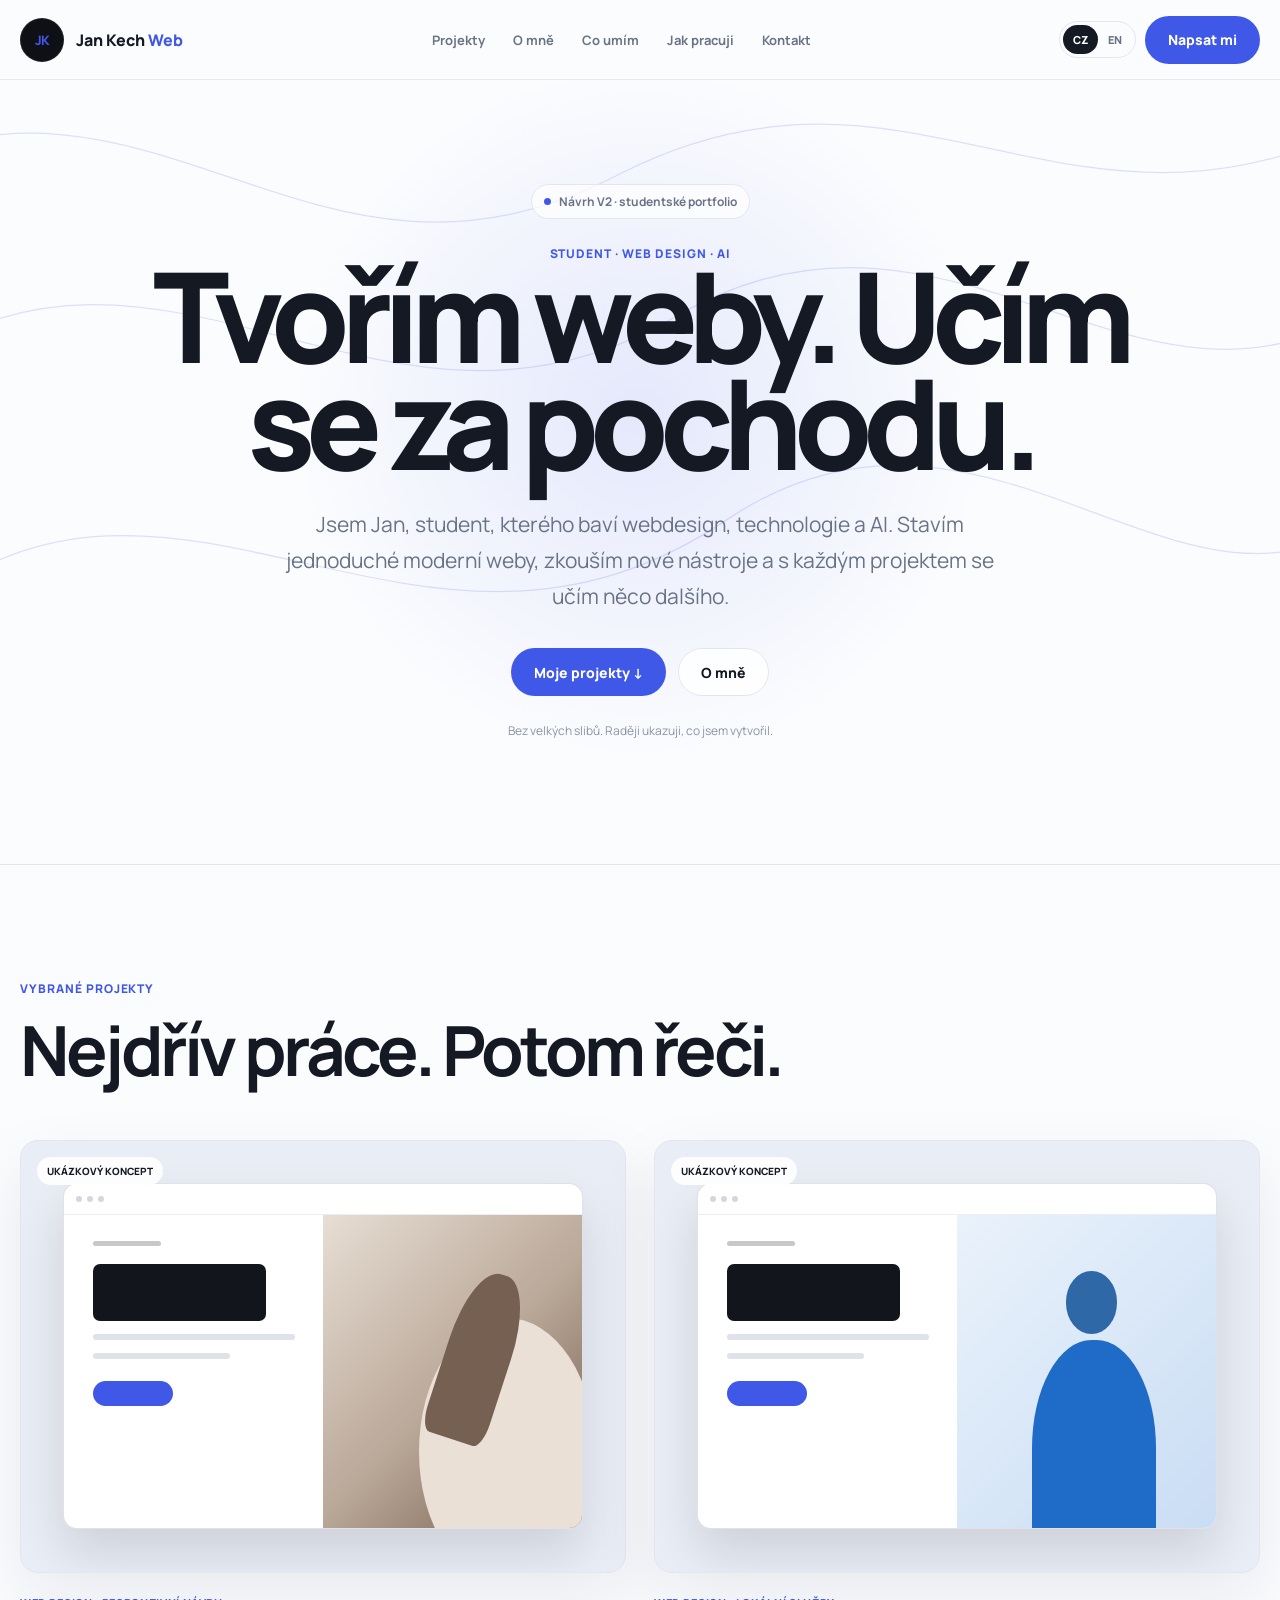
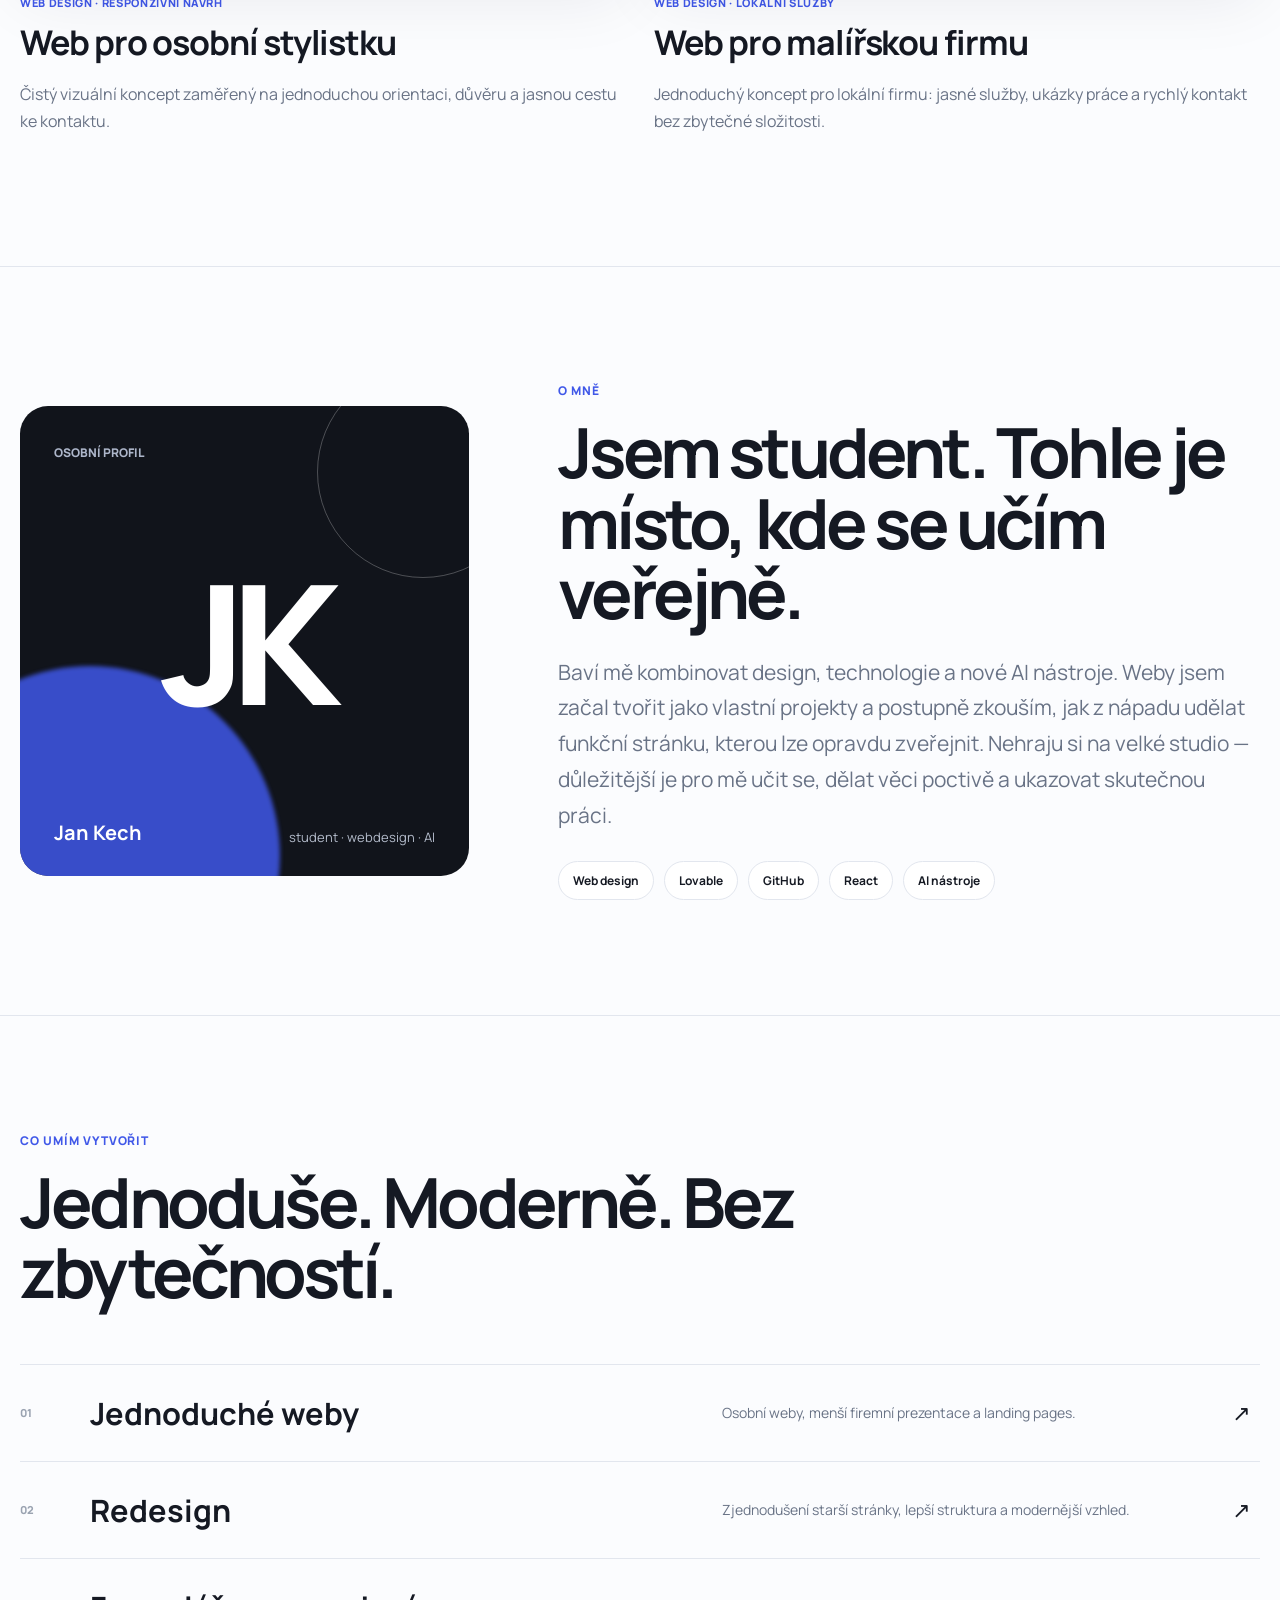
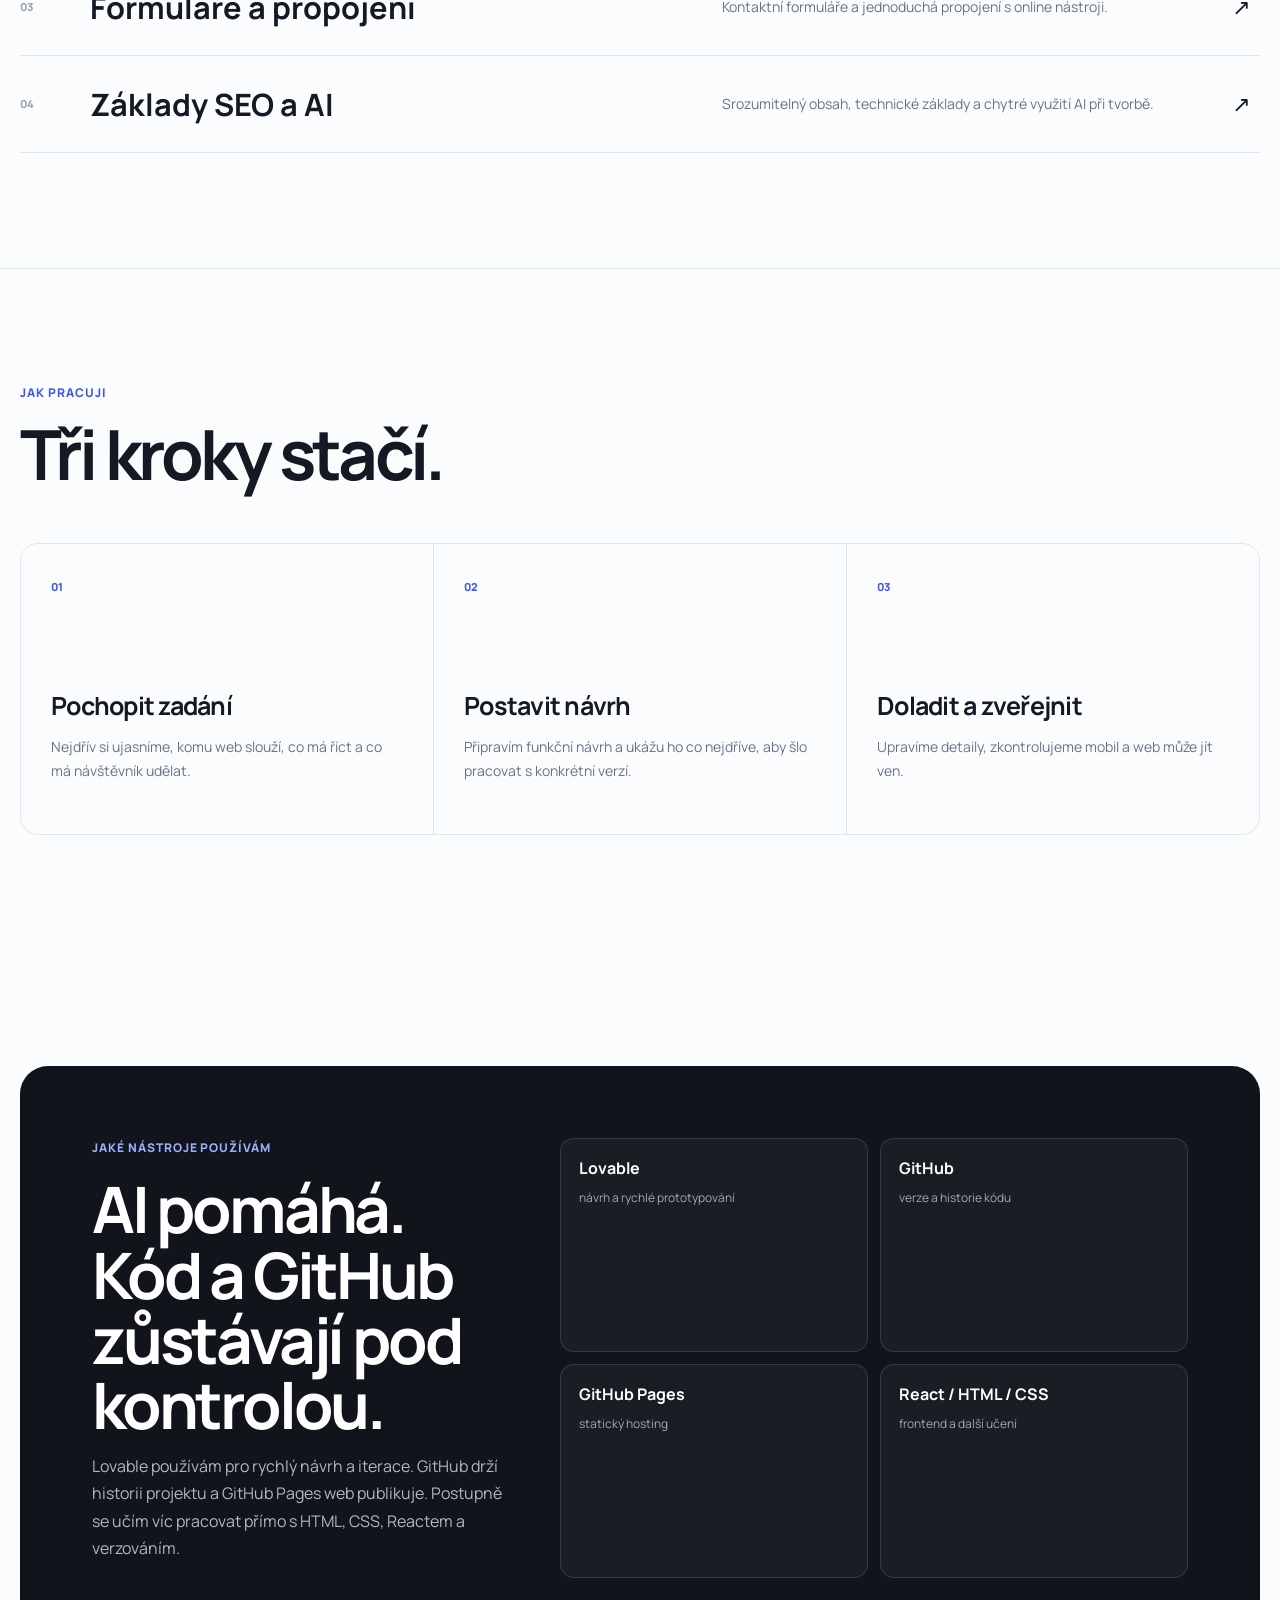
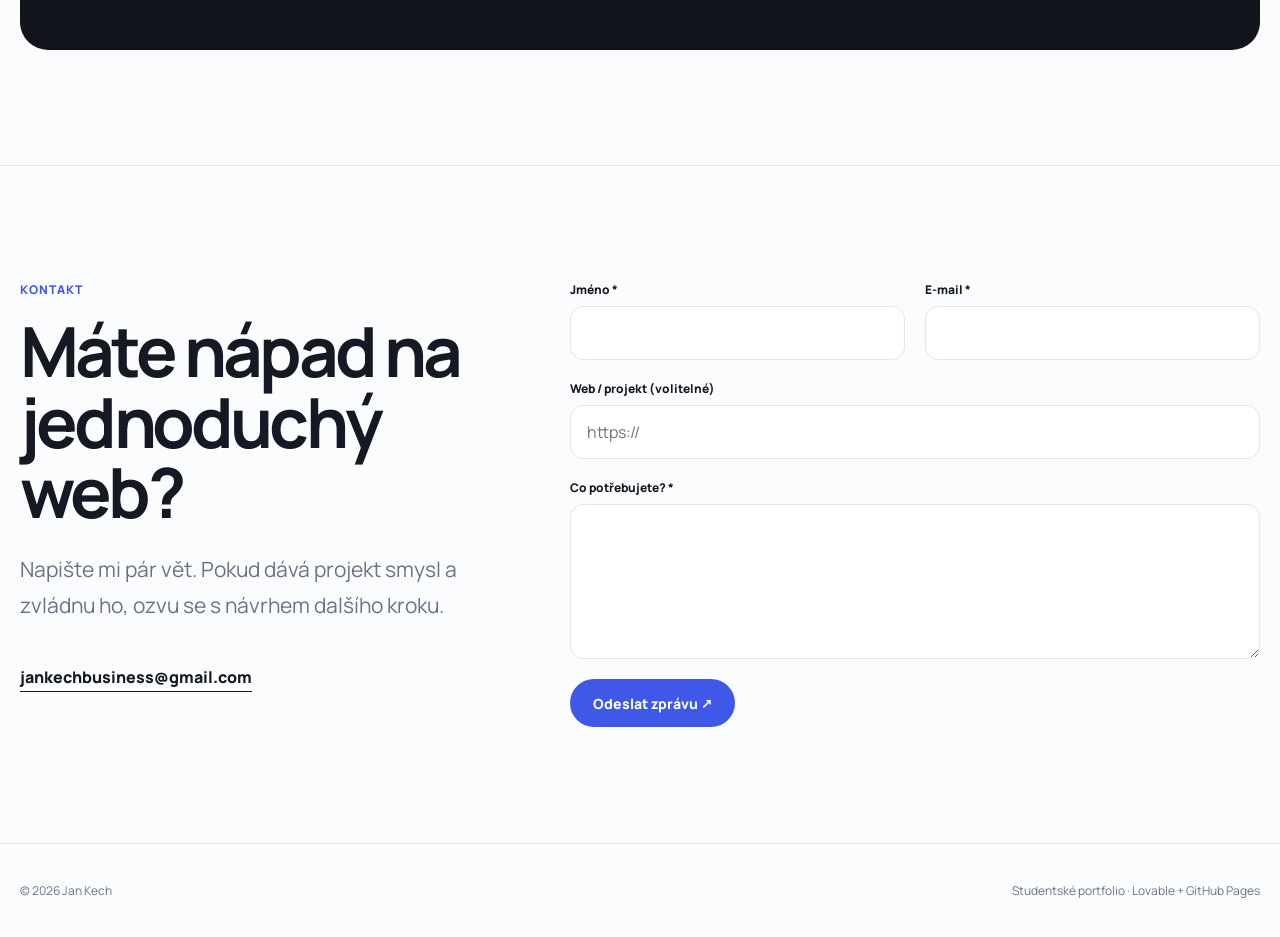
==== public/v2/index.html @ 0aeadbd1 "Create index.html" ====
<!doctype html>
<html lang="cs">
<head>
  <meta charset="utf-8" />
  <meta name="viewport" content="width=device-width, initial-scale=1" />
  <meta name="description" content="Jan Kech — studentské portfolio web designu, AI a digitálních projektů." />
  <meta name="theme-color" content="#f8f9fb" />
  <title>Jan Kech — student & web designer</title>
  <link rel="preconnect" href="https://fonts.googleapis.com">
  <link rel="preconnect" href="https://fonts.gstatic.com" crossorigin>
  <link href="https://fonts.googleapis.com/css2?family=Manrope:wght@400;500;600;700;800&display=swap" rel="stylesheet">
  <style>
    :root {
      --bg: #fbfcfe;
      --text: #151923;
      --muted: #697386;
      --line: #e2e6ee;
      --soft: #f1f4f9;
      --primary: #4058e8;
      --primary-soft: #edf0ff;
      --white: #ffffff;
      --radius: 18px;
      --max: 1312px;
    }

    * { box-sizing: border-box; }
    html { scroll-behavior: smooth; }
    body {
      margin: 0;
      font-family: "Manrope", ui-sans-serif, system-ui, -apple-system, BlinkMacSystemFont, "Segoe UI", sans-serif;
      color: var(--text);
      background: var(--bg);
      -webkit-font-smoothing: antialiased;
    }
    a { color: inherit; text-decoration: none; }
    button, input, textarea { font: inherit; }
    img { max-width: 100%; display: block; }

    .container { width: min(calc(100% - 40px), var(--max)); margin-inline: auto; }
    .section { padding: clamp(76px, 9vw, 128px) 0; }
    .border-top { border-top: 1px solid var(--line); }
    .border-y { border-top: 1px solid var(--line); border-bottom: 1px solid var(--line); }
    .eyebrow {
      margin: 0;
      color: var(--primary);
      font-weight: 800;
      text-transform: uppercase;
      letter-spacing: .08em;
      font-size: 12px;
    }
    .section-title {
      margin: 18px 0 0;
      max-width: 840px;
      font-size: clamp(38px, 5.4vw, 74px);
      line-height: 1.02;
      letter-spacing: -.055em;
    }
    .lead {
      color: var(--muted);
      font-size: clamp(17px, 2vw, 21px);
      line-height: 1.7;
    }

    .site-header {
      position: fixed;
      inset: 0 0 auto;
      z-index: 50;
      height: 80px;
      border-bottom: 1px solid rgba(226,230,238,.86);
      background: rgba(251,252,254,.9);
      backdrop-filter: blur(16px);
    }
    .header-inner {
      height: 100%;
      display: grid;
      grid-template-columns: auto 1fr auto;
      align-items: center;
      gap: 24px;
    }
    .brand { display: flex; align-items: center; gap: 12px; font-weight: 800; }
    .brand-mark {
      width: 44px; height: 44px; border-radius: 50%;
      display: grid; place-items: center; overflow: hidden;
      color: #fff; background: #0e1015;
      font-size: 13px; letter-spacing: -.05em;
      box-shadow: inset 0 0 0 1px rgba(255,255,255,.08);
    }
    .brand-mark img { width: 100%; height: 100%; object-fit: cover; }
    .brand-fallback { display: none; }
    .brand span span { color: var(--primary); }
    nav { display: flex; justify-content: center; gap: 28px; }
    nav a { font-size: 13px; font-weight: 700; color: var(--muted); transition: .2s ease; }
    nav a:hover { color: var(--primary); }
    .header-actions { display: flex; align-items: center; gap: 9px; }
    .lang {
      display: flex; border: 1px solid var(--line); border-radius: 999px; padding: 3px;
    }
    .lang button {
      border: 0; background: transparent; padding: 7px 10px; border-radius: 999px;
      font-size: 11px; font-weight: 800; color: var(--muted); cursor: pointer;
    }
    .lang button.active { background: var(--text); color: white; }
    .button {
      display: inline-flex; align-items: center; justify-content: center; gap: 10px;
      min-height: 48px; padding: 0 22px; border-radius: 999px;
      font-weight: 800; font-size: 14px; border: 1px solid transparent; cursor: pointer;
      transition: transform .2s ease, background .2s ease, border-color .2s ease;
    }
    .button:hover { transform: translateY(-2px); }
    .button-primary { color: white; background: var(--primary); }
    .button-secondary { border-color: var(--line); background: rgba(255,255,255,.8); }
    .mobile-toggle { display: none; }

    .hero {
      position: relative;
      overflow: hidden;
      min-height: 96svh;
      display: grid;
      align-items: center;
      padding: 135px 0 76px;
    }
    .hero::before {
      content: "";
      position: absolute;
      width: 720px; height: 720px; border-radius: 50%;
      top: 6%; left: 50%; transform: translateX(-50%);
      background: radial-gradient(circle, rgba(64,88,232,.12), rgba(64,88,232,0) 68%);
      pointer-events: none;
    }
    .waves {
      position: absolute; inset: 0; opacity: .17; pointer-events: none;
    }
    .waves svg { width: 100%; height: 100%; }
    .waves path { fill: none; stroke: #4058e8; stroke-width: 1.3; }
    .hero-inner { position: relative; z-index: 2; text-align: center; }
    .preview-badge {
      display: inline-flex; align-items: center; gap: 8px; margin-bottom: 26px;
      padding: 8px 12px; border: 1px solid var(--line); border-radius: 999px;
      background: rgba(255,255,255,.7); color: var(--muted); font-size: 12px; font-weight: 700;
    }
    .preview-badge::before { content: ""; width: 7px; height: 7px; border-radius: 50%; background: var(--primary); }
    h1 {
      margin: 0 auto;
      max-width: 1000px;
      font-size: clamp(59px, 9.8vw, 132px);
      line-height: .86;
      letter-spacing: -.075em;
      font-weight: 800;
    }
    .hero .lead { max-width: 720px; margin: 30px auto 0; }
    .hero-actions { margin-top: 34px; display: flex; justify-content: center; flex-wrap: wrap; gap: 12px; }
    .hero-note { margin-top: 26px; color: #8a93a3; font-size: 12px; }

    .project-grid { margin-top: 54px; display: grid; grid-template-columns: 1fr 1fr; gap: 28px; }
    .project-card { min-width: 0; }
    .project-visual {
      position: relative; aspect-ratio: 7 / 5; overflow: hidden; border-radius: var(--radius);
      border: 1px solid var(--line); background: #e9edf6;
      box-shadow: 0 25px 65px rgba(20,30,55,.08);
    }
    .mockup { position: absolute; inset: 0; padding: 7%; }
    .mock-browser {
      height: 100%; border-radius: 14px; overflow: hidden; background: white;
      border: 1px solid rgba(15,20,30,.12); box-shadow: 0 24px 50px rgba(0,0,0,.12);
    }
    .browser-bar { height: 9%; display: flex; align-items: center; gap: 5px; padding: 0 12px; border-bottom: 1px solid #eceef2; }
    .browser-bar i { width: 6px; height: 6px; border-radius: 50%; background: #d3d7df; }
    .mock-content { height: 91%; display: grid; grid-template-columns: 1fr 1fr; }
    .mock-copy { padding: 10% 11%; }
    .mock-kicker { width: 34%; height: 5px; background: #20242e; opacity: .25; border-radius: 99px; }
    .mock-title { margin-top: 18px; width: 86%; height: 22%; background: #12151c; border-radius: 7px; }
    .mock-line { margin-top: 13px; height: 6px; background: #dfe3e9; border-radius: 99px; }
    .mock-line.short { width: 68%; }
    .mock-btn { margin-top: 22px; width: 80px; height: 25px; border-radius: 999px; background: var(--primary); }
    .mock-image { position: relative; overflow: hidden; }
    .mock-image::before, .mock-image::after { content:""; position:absolute; border-radius: 50%; }
    .stylist { background: linear-gradient(135deg, #e7ded4, #bba99a 52%, #6e5949); }
    .stylist::before { width: 68%; height: 85%; right: -5%; bottom: -18%; background: #eae0d6; }
    .stylist::after { width: 25%; height: 55%; right: 28%; top: 18%; background: #766052; transform: rotate(18deg); border-radius: 45% 45% 15% 15%; }
    .painter { background: linear-gradient(135deg, #eaf2fb, #c9ddf4); }
    .painter::before { width: 48%; height: 72%; right: 23%; bottom: -12%; background: #1e6cc8; border-radius: 48% 48% 8% 8%; }
    .painter::after { width: 20%; height: 20%; right: 38%; top: 18%; background: #2f68a7; }
    .project-badge {
      position: absolute; top: 16px; left: 16px; z-index: 2;
      padding: 7px 10px; border-radius: 999px; background: rgba(255,255,255,.88);
      backdrop-filter: blur(8px); font-size: 10px; font-weight: 800; text-transform: uppercase;
    }
    .project-meta { margin: 22px 0 9px; color: var(--primary); font-size: 11px; font-weight: 800; text-transform: uppercase; letter-spacing: .06em; }
    .project-card h3 { margin: 0; font-size: clamp(24px, 3vw, 34px); letter-spacing: -.035em; }
    .project-card p { color: var(--muted); line-height: 1.7; }

    .about-grid { display: grid; grid-template-columns: .78fr 1.22fr; gap: clamp(40px, 7vw, 100px); align-items: center; }
    .profile-card {
      min-height: 470px; border-radius: 28px; padding: 34px; position: relative; overflow: hidden;
      background: #11141b; color: white;
    }
    .profile-card::before {
      content:""; position:absolute; width: 380px; height: 380px; border-radius: 50%;
      left: -120px; bottom: -170px; background: #4058e8;
      filter: blur(2px); opacity: .85;
    }
    .profile-card::after {
      content:""; position:absolute; width: 210px; height: 210px; border-radius: 50%;
      right: -60px; top: -40px; border: 1px solid rgba(255,255,255,.25);
    }
    .profile-label { position: relative; z-index: 2; font-size: 12px; font-weight: 800; text-transform: uppercase; color: #adb6ca; }
    .profile-initials {
      position:absolute; inset: 0; display:grid; place-items:center; font-size: clamp(92px, 13vw, 170px);
      font-weight: 800; letter-spacing: -.09em; color: white; z-index: 1;
    }
    .profile-bottom { position:absolute; left:34px; right:34px; bottom:30px; z-index:2; display:flex; justify-content:space-between; gap:20px; align-items:end; }
    .profile-bottom strong { font-size: 20px; }
    .profile-bottom span { color:#b3bbca; font-size:13px; text-align:right; }
    .about-copy .lead { margin: 26px 0 0; max-width: 720px; }
    .pills { display: flex; flex-wrap: wrap; gap: 10px; margin-top: 28px; }
    .pill { padding: 10px 14px; border: 1px solid var(--line); border-radius: 999px; background: white; font-size: 12px; font-weight: 700; }

    .skills { margin-top: 56px; border-top: 1px solid var(--line); }
    .skill-row {
      display: grid; grid-template-columns: 52px minmax(0, 1fr) minmax(260px, .8fr) 28px;
      gap: 18px; align-items: center; padding: 27px 0; border-bottom: 1px solid var(--line);
      transition: padding .25s ease, color .25s ease;
    }
    .skill-row:hover { padding-left: 10px; padding-right: 10px; color: var(--primary); }
    .skill-no { font-size: 11px; font-weight: 800; color: #9aa3b1; }
    .skill-row h3 { margin: 0; font-size: clamp(22px, 2.4vw, 31px); }
    .skill-row p { margin: 0; color: var(--muted); line-height: 1.55; font-size: 14px; }
    .arrow { font-size: 22px; }

    .process-grid { display: grid; grid-template-columns: repeat(3, 1fr); gap: 1px; margin-top: 54px; background: var(--line); border: 1px solid var(--line); border-radius: var(--radius); overflow: hidden; }
    .step { background: var(--bg); min-height: 290px; padding: 30px; position: relative; }
    .step-no { font-size: 11px; font-weight: 800; color: var(--primary); }
    .step h3 { margin: 92px 0 12px; font-size: 25px; letter-spacing: -.03em; }
    .step p { margin: 0; color: var(--muted); line-height: 1.65; font-size: 14px; }

    .tools-panel {
      display:grid; grid-template-columns: .8fr 1.2fr; gap: 50px; padding: clamp(34px, 6vw, 72px);
      background: #11141b; border-radius: 28px; color: white;
    }
    .tools-panel .eyebrow { color: #9fadff; }
    .tools-panel h2 { margin: 18px 0 0; font-size: clamp(36px, 5vw, 66px); line-height: 1.02; letter-spacing: -.05em; }
    .tools-panel p { color: #aeb7c8; line-height: 1.7; }
    .tool-list { display: grid; grid-template-columns: 1fr 1fr; gap: 12px; }
    .tool { padding: 18px; border: 1px solid rgba(255,255,255,.12); border-radius: 14px; background: rgba(255,255,255,.04); }
    .tool strong { display:block; margin-bottom:6px; }
    .tool span { font-size: 12px; color: #9ea8bb; }

    .contact-grid { display: grid; grid-template-columns: .8fr 1.2fr; gap: clamp(46px, 7vw, 100px); }
    .contact-copy { align-self: start; position: sticky; top: 120px; }
    .contact-copy .lead { margin-top: 24px; }
    .contact-email { display: inline-block; margin-top: 22px; padding-bottom: 3px; border-bottom: 1px solid var(--text); font-weight: 800; }
    form { display: grid; grid-template-columns: 1fr 1fr; gap: 20px; }
    .field { display: grid; gap: 8px; }
    .field.full { grid-column: 1 / -1; }
    label { font-size: 12px; font-weight: 800; }
    input, textarea {
      width: 100%; border: 1px solid var(--line); background: white; color: var(--text);
      border-radius: 13px; padding: 15px 16px; outline: none; transition: border .2s ease, box-shadow .2s ease;
    }
    input:focus, textarea:focus { border-color: var(--primary); box-shadow: 0 0 0 4px rgba(64,88,232,.1); }
    textarea { min-height: 155px; resize: vertical; }
    .form-footer { grid-column: 1 / -1; display:flex; gap:15px; align-items:center; flex-wrap:wrap; }
    .form-status { font-size: 13px; color: var(--muted); }
    .form-status.success { color: #16774a; }
    .form-status.error { color: #b42318; }

    footer { padding: 38px 0; border-top: 1px solid var(--line); }
    .footer-inner { display:flex; justify-content:space-between; gap:24px; color: var(--muted); font-size: 12px; }

    .reveal { opacity: 0; transform: translateY(20px); transition: opacity .65s ease, transform .65s ease; }
    .reveal.visible { opacity: 1; transform: none; }

    @media (max-width: 980px) {
      nav, .header-cta { display: none; }
      .header-inner { grid-template-columns: 1fr auto; }
      .project-grid, .about-grid, .tools-panel, .contact-grid { grid-template-columns: 1fr; }
      .project-grid { gap: 50px; }
      .profile-card { min-height: 390px; }
      .process-grid { grid-template-columns: 1fr; }
      .step { min-height: 230px; }
      .step h3 { margin-top: 62px; }
      .contact-copy { position: static; }
    }
    @media (max-width: 700px) {
      .container { width: min(calc(100% - 28px), var(--max)); }
      .site-header { height: 70px; }
      .brand span { font-size: 14px; }
      .brand-mark { width: 38px; height: 38px; }
      .lang button { padding: 6px 8px; }
      h1 { font-size: clamp(56px, 18vw, 88px); }
      .hero { padding-top: 110px; }
      .skill-row { grid-template-columns: 35px 1fr 20px; }
      .skill-row p { display: none; }
      .tools-panel { padding: 28px; }
      .tool-list { grid-template-columns: 1fr; }
      form { grid-template-columns: 1fr; }
      .field.full, .form-footer { grid-column: auto; }
      .footer-inner { flex-direction: column; }
    }
  </style>
</head>
<body>
  <header class="site-header">
    <div class="container header-inner">
      <a href="#top" class="brand" aria-label="Jan Kech — domů">
        <span class="brand-mark"><img src="/jankech-web-logo.png" alt="" onerror="this.style.display='none';this.nextElementSibling.style.display='block'" /><span class="brand-fallback">JK</span></span>
        <span>Jan Kech <span>Web</span></span>
      </a>
      <nav aria-label="Hlavní navigace">
        <a href="#projects" data-cz="Projekty" data-en="Projects">Projekty</a>
        <a href="#about" data-cz="O mně" data-en="About">O mně</a>
        <a href="#skills" data-cz="Co umím" data-en="What I do">Co umím</a>
        <a href="#process" data-cz="Jak pracuji" data-en="How I work">Jak pracuji</a>
        <a href="#contact" data-cz="Kontakt" data-en="Contact">Kontakt</a>
      </nav>
      <div class="header-actions">
        <div class="lang" aria-label="Jazyk">
          <button type="button" class="active" data-lang="cz">CZ</button>
          <button type="button" data-lang="en">EN</button>
        </div>
        <a href="#contact" class="button button-primary header-cta" data-cz="Napsat mi" data-en="Get in touch">Napsat mi</a>
      </div>
    </div>
  </header>

  <main>
    <section id="top" class="hero">
      <div class="waves" aria-hidden="true">
        <svg viewBox="0 0 1440 900" preserveAspectRatio="none">
          <path d="M-150 180 C180 30 350 350 700 180 C1040 20 1220 310 1590 100"/>
          <path d="M-120 390 C180 180 430 510 760 330 C1090 150 1310 520 1590 280"/>
          <path d="M-100 640 C200 410 470 760 820 540 C1130 350 1360 730 1580 500"/>
        </svg>
      </div>
      <div class="container hero-inner">
        <div class="preview-badge" data-cz="Návrh V2 · studentské portfolio" data-en="V2 concept · student portfolio">Návrh V2 · studentské portfolio</div>
        <p class="eyebrow" data-cz="Student · web design · AI" data-en="Student · web design · AI">Student · web design · AI</p>
        <h1 data-cz="Tvořím weby. Učím se za pochodu." data-en="I build websites. I learn by doing.">Tvořím weby. Učím se za pochodu.</h1>
        <p class="lead" data-cz="Jsem Jan, student, kterého baví webdesign, technologie a AI. Stavím jednoduché moderní weby, zkouším nové nástroje a s každým projektem se učím něco dalšího." data-en="I'm Jan, a student interested in web design, technology and AI. I build simple modern websites, experiment with new tools, and learn something new with every project.">
          Jsem Jan, student, kterého baví webdesign, technologie a AI. Stavím jednoduché moderní weby, zkouším nové nástroje a s každým projektem se učím něco dalšího.
        </p>
        <div class="hero-actions">
          <a class="button button-primary" href="#projects" data-cz="Moje projekty ↓" data-en="My projects ↓">Moje projekty ↓</a>
          <a class="button button-secondary" href="#about" data-cz="O mně" data-en="About me">O mně</a>
        </div>
        <div class="hero-note" data-cz="Bez velkých slibů. Raději ukazuji, co jsem vytvořil." data-en="No big promises. I'd rather show what I've built.">Bez velkých slibů. Raději ukazuji, co jsem vytvořil.</div>
      </div>
    </section>

    <section id="projects" class="section border-y">
      <div class="container">
        <p class="eyebrow reveal" data-cz="Vybrané projekty" data-en="Selected projects">Vybrané projekty</p>
        <h2 class="section-title reveal" data-cz="Nejdřív práce. Potom řeči." data-en="Work first. Talk second.">Nejdřív práce. Potom řeči.</h2>
        <div class="project-grid">
          <article class="project-card reveal">
            <div class="project-visual">
              <span class="project-badge" data-cz="Ukázkový koncept" data-en="Concept project">Ukázkový koncept</span>
              <div class="mockup">
                <div class="mock-browser">
                  <div class="browser-bar"><i></i><i></i><i></i></div>
                  <div class="mock-content">
                    <div class="mock-copy"><div class="mock-kicker"></div><div class="mock-title"></div><div class="mock-line"></div><div class="mock-line short"></div><div class="mock-btn"></div></div>
                    <div class="mock-image stylist"></div>
                  </div>
                </div>
              </div>
            </div>
            <div class="project-meta" data-cz="Web design · responzivní návrh" data-en="Web design · responsive concept">Web design · responzivní návrh</div>
            <h3 data-cz="Web pro osobní stylistku" data-en="Website for a personal stylist">Web pro osobní stylistku</h3>
            <p data-cz="Čistý vizuální koncept zaměřený na jednoduchou orientaci, důvěru a jasnou cestu ke kontaktu." data-en="A clean visual concept focused on easy navigation, trust and a clear path to contact.">Čistý vizuální koncept zaměřený na jednoduchou orientaci, důvěru a jasnou cestu ke kontaktu.</p>
          </article>
          <article class="project-card reveal">
            <div class="project-visual">
              <span class="project-badge" data-cz="Ukázkový koncept" data-en="Concept project">Ukázkový koncept</span>
              <div class="mockup">
                <div class="mock-browser">
                  <div class="browser-bar"><i></i><i></i><i></i></div>
                  <div class="mock-content">
                    <div class="mock-copy"><div class="mock-kicker"></div><div class="mock-title"></div><div class="mock-line"></div><div class="mock-line short"></div><div class="mock-btn"></div></div>
                    <div class="mock-image painter"></div>
                  </div>
                </div>
              </div>
            </div>
            <div class="project-meta" data-cz="Web design · lokální služby" data-en="Web design · local services">Web design · lokální služby</div>
            <h3 data-cz="Web pro malířskou firmu" data-en="Website for a painting company">Web pro malířskou firmu</h3>
            <p data-cz="Jednoduchý koncept pro lokální firmu: jasné služby, ukázky práce a rychlý kontakt bez zbytečné složitosti." data-en="A simple concept for a local business: clear services, examples of work and quick contact without unnecessary complexity.">Jednoduchý koncept pro lokální firmu: jasné služby, ukázky práce a rychlý kontakt bez zbytečné složitosti.</p>
          </article>
        </div>
      </div>
    </section>

    <section id="about" class="section">
      <div class="container about-grid">
        <div class="profile-card reveal" aria-label="Profil Jana Kecha">
          <span class="profile-label" data-cz="Osobní profil" data-en="Personal profile">Osobní profil</span>
          <div class="profile-initials">JK</div>
          <div class="profile-bottom"><strong>Jan Kech</strong><span data-cz="student · webdesign · AI" data-en="student · web design · AI">student · webdesign · AI</span></div>
        </div>
        <div class="about-copy reveal">
          <p class="eyebrow" data-cz="O mně" data-en="About me">O mně</p>
          <h2 class="section-title" data-cz="Jsem student. Tohle je místo, kde se učím veřejně." data-en="I'm a student. This is where I learn in public.">Jsem student. Tohle je místo, kde se učím veřejně.</h2>
          <p class="lead" data-cz="Baví mě kombinovat design, technologie a nové AI nástroje. Weby jsem začal tvořit jako vlastní projekty a postupně zkouším, jak z nápadu udělat funkční stránku, kterou lze opravdu zveřejnit. Nehraju si na velké studio — důležitější je pro mě učit se, dělat věci poctivě a ukazovat skutečnou práci." data-en="I enjoy combining design, technology and new AI tools. I started building websites as personal projects and I'm gradually learning how to turn an idea into a working site that can actually be published. I'm not pretending to be a big studio — learning, doing things properly and showing real work matter more to me.">
            Baví mě kombinovat design, technologie a nové AI nástroje. Weby jsem začal tvořit jako vlastní projekty a postupně zkouším, jak z nápadu udělat funkční stránku, kterou lze opravdu zveřejnit. Nehraju si na velké studio — důležitější je pro mě učit se, dělat věci poctivě a ukazovat skutečnou práci.
          </p>
          <div class="pills">
            <span class="pill" data-cz="Web design" data-en="Web design">Web design</span>
            <span class="pill">Lovable</span><span class="pill">GitHub</span><span class="pill">React</span>
            <span class="pill" data-cz="AI nástroje" data-en="AI tools">AI nástroje</span>
          </div>
        </div>
      </div>
    </section>

    <section id="skills" class="section border-y">
      <div class="container">
        <p class="eyebrow reveal" data-cz="Co umím vytvořit" data-en="What I can build">Co umím vytvořit</p>
        <h2 class="section-title reveal" data-cz="Jednoduše. Moderně. Bez zbytečností." data-en="Simple. Modern. No unnecessary complexity.">Jednoduše. Moderně. Bez zbytečností.</h2>
        <div class="skills">
          <div class="skill-row reveal"><span class="skill-no">01</span><h3 data-cz="Jednoduché weby" data-en="Simple websites">Jednoduché weby</h3><p data-cz="Osobní weby, menší firemní prezentace a landing pages." data-en="Personal websites, small business sites and landing pages.">Osobní weby, menší firemní prezentace a landing pages.</p><span class="arrow">↗</span></div>
          <div class="skill-row reveal"><span class="skill-no">02</span><h3 data-cz="Redesign" data-en="Redesign">Redesign</h3><p data-cz="Zjednodušení starší stránky, lepší struktura a modernější vzhled." data-en="Simplifying older sites with clearer structure and a more modern look.">Zjednodušení starší stránky, lepší struktura a modernější vzhled.</p><span class="arrow">↗</span></div>
          <div class="skill-row reveal"><span class="skill-no">03</span><h3 data-cz="Formuláře a propojení" data-en="Forms & integrations">Formuláře a propojení</h3><p data-cz="Kontaktní formuláře a jednoduchá propojení s online nástroji." data-en="Contact forms and simple integrations with online tools.">Kontaktní formuláře a jednoduchá propojení s online nástroji.</p><span class="arrow">↗</span></div>
          <div class="skill-row reveal"><span class="skill-no">04</span><h3 data-cz="Základy SEO a AI" data-en="SEO basics & AI">Základy SEO a AI</h3><p data-cz="Srozumitelný obsah, technické základy a chytré využití AI při tvorbě." data-en="Clear content, technical basics and practical use of AI during creation.">Srozumitelný obsah, technické základy a chytré využití AI při tvorbě.</p><span class="arrow">↗</span></div>
        </div>
      </div>
    </section>

    <section id="process" class="section">
      <div class="container">
        <p class="eyebrow reveal" data-cz="Jak pracuji" data-en="How I work">Jak pracuji</p>
        <h2 class="section-title reveal" data-cz="Tři kroky stačí." data-en="Three steps are enough.">Tři kroky stačí.</h2>
        <div class="process-grid">
          <article class="step reveal"><span class="step-no">01</span><h3 data-cz="Pochopit zadání" data-en="Understand the brief">Pochopit zadání</h3><p data-cz="Nejdřív si ujasníme, komu web slouží, co má říct a co má návštěvník udělat." data-en="First we clarify who the site is for, what it should say and what visitors should do.">Nejdřív si ujasníme, komu web slouží, co má říct a co má návštěvník udělat.</p></article>
          <article class="step reveal"><span class="step-no">02</span><h3 data-cz="Postavit návrh" data-en="Build the concept">Postavit návrh</h3><p data-cz="Připravím funkční návrh a ukážu ho co nejdříve, aby šlo pracovat s konkrétní verzí." data-en="I prepare a working concept early so we can react to something concrete.">Připravím funkční návrh a ukážu ho co nejdříve, aby šlo pracovat s konkrétní verzí.</p></article>
          <article class="step reveal"><span class="step-no">03</span><h3 data-cz="Doladit a zveřejnit" data-en="Refine & publish">Doladit a zveřejnit</h3><p data-cz="Upravíme detaily, zkontrolujeme mobil a web může jít ven." data-en="We refine the details, check mobile and the site can go live.">Upravíme detaily, zkontrolujeme mobil a web může jít ven.</p></article>
        </div>
      </div>
    </section>

    <section class="section">
      <div class="container">
        <div class="tools-panel reveal">
          <div>
            <p class="eyebrow" data-cz="Jaké nástroje používám" data-en="Tools I use">Jaké nástroje používám</p>
            <h2 data-cz="AI pomáhá. Kód a GitHub zůstávají pod kontrolou." data-en="AI helps. Code and GitHub stay under control.">AI pomáhá. Kód a GitHub zůstávají pod kontrolou.</h2>
            <p data-cz="Lovable používám pro rychlý návrh a iterace. GitHub drží historii projektu a GitHub Pages web publikuje. Postupně se učím víc pracovat přímo s HTML, CSS, Reactem a verzováním." data-en="I use Lovable for rapid concepts and iteration. GitHub keeps the project history and GitHub Pages publishes the site. I'm gradually learning to work more directly with HTML, CSS, React and version control.">Lovable používám pro rychlý návrh a iterace. GitHub drží historii projektu a GitHub Pages web publikuje. Postupně se učím víc pracovat přímo s HTML, CSS, Reactem a verzováním.</p>
          </div>
          <div class="tool-list">
            <div class="tool"><strong>Lovable</strong><span data-cz="návrh a rychlé prototypování" data-en="design & rapid prototyping">návrh a rychlé prototypování</span></div>
            <div class="tool"><strong>GitHub</strong><span data-cz="verze a historie kódu" data-en="version control & history">verze a historie kódu</span></div>
            <div class="tool"><strong>GitHub Pages</strong><span data-cz="statický hosting" data-en="static hosting">statický hosting</span></div>
            <div class="tool"><strong>React / HTML / CSS</strong><span data-cz="frontend a další učení" data-en="front-end & learning">frontend a další učení</span></div>
          </div>
        </div>
      </div>
    </section>

    <section id="contact" class="section border-top">
      <div class="container contact-grid">
        <div class="contact-copy reveal">
          <p class="eyebrow" data-cz="Kontakt" data-en="Contact">Kontakt</p>
          <h2 class="section-title" data-cz="Máte nápad na jednoduchý web?" data-en="Have an idea for a simple website?">Máte nápad na jednoduchý web?</h2>
          <p class="lead" data-cz="Napište mi pár vět. Pokud dává projekt smysl a zvládnu ho, ozvu se s návrhem dalšího kroku." data-en="Send me a few lines. If the project makes sense and I can take it on, I'll reply with a suggested next step.">Napište mi pár vět. Pokud dává projekt smysl a zvládnu ho, ozvu se s návrhem dalšího kroku.</p>
          <a class="contact-email" href="mailto:jankechbusiness@gmail.com">jankechbusiness@gmail.com</a>
        </div>

        <form id="contact-form" action="https://formspree.io/f/xnpnpbzn" method="POST" class="reveal">
          <input type="hidden" name="_subject" value="Nová zpráva z jankech.cz" />
          <div class="field"><label for="name" data-cz="Jméno *" data-en="Name *">Jméno *</label><input id="name" name="name" required autocomplete="name" /></div>
          <div class="field"><label for="email" data-cz="E-mail *" data-en="Email *">E-mail *</label><input id="email" type="email" name="email" required autocomplete="email" /></div>
          <div class="field full"><label for="website" data-cz="Web / projekt (volitelné)" data-en="Website / project (optional)">Web / projekt (volitelné)</label><input id="website" name="website" type="url" placeholder="https://" /></div>
          <div class="field full"><label for="message" data-cz="Co potřebujete? *" data-en="What do you need? *">Co potřebujete? *</label><textarea id="message" name="brief" required></textarea></div>
          <div class="form-footer">
            <button class="button button-primary" type="submit" data-cz="Odeslat zprávu ↗" data-en="Send message ↗">Odeslat zprávu ↗</button>
            <span id="form-status" class="form-status" aria-live="polite"></span>
          </div>
        </form>
      </div>
    </section>
  </main>

  <footer>
    <div class="container footer-inner">
      <span>© 2026 Jan Kech</span>
      <span data-cz="Studentské portfolio · Lovable + GitHub Pages" data-en="Student portfolio · Lovable + GitHub Pages">Studentské portfolio · Lovable + GitHub Pages</span>
    </div>
  </footer>

  <script>
    const languageButtons = document.querySelectorAll('[data-lang]');
    const translatable = document.querySelectorAll('[data-cz][data-en]');
    let language = 'cz';

    function setLanguage(next) {
      language = next;
      document.documentElement.lang = next === 'cz' ? 'cs' : 'en';
      translatable.forEach(el => {
        el.textContent = el.dataset[next];
      });
      languageButtons.forEach(btn => btn.classList.toggle('active', btn.dataset.lang === next));
      document.title = next === 'cz' ? 'Jan Kech — student & web designer' : 'Jan Kech — student & web designer';
    }
    languageButtons.forEach(btn => btn.addEventListener('click', () => setLanguage(btn.dataset.lang)));

    const observer = new IntersectionObserver(entries => {
      entries.forEach(entry => {
        if (entry.isIntersecting) {
          entry.target.classList.add('visible');
          observer.unobserve(entry.target);
        }
      });
    }, { threshold: .12 });
    document.querySelectorAll('.reveal').forEach(el => observer.observe(el));

    const form = document.getElementById('contact-form');
    const status = document.getElementById('form-status');
    form.addEventListener('submit', async (event) => {
      event.preventDefault();
      status.className = 'form-status';
      status.textContent = language === 'cz' ? 'Odesílám…' : 'Sending…';
      const button = form.querySelector('button[type="submit"]');
      button.disabled = true;
      try {
        const response = await fetch(form.action, {
          method: 'POST',
          body: new FormData(form),
          headers: { 'Accept': 'application/json' }
        });
        if (!response.ok) throw new Error('Form submit failed');
        form.reset();
        status.className = 'form-status success';
        status.textContent = language === 'cz' ? 'Děkuji. Zpráva byla odeslána.' : 'Thank you. Your message was sent.';
      } catch (error) {
        status.className = 'form-status error';
        status.textContent = language === 'cz' ? 'Odeslání se nepodařilo. Zkuste to prosím znovu.' : 'Could not send the message. Please try again.';
      } finally {
        button.disabled = false;
      }
    });
  </script>
</body>
</html>
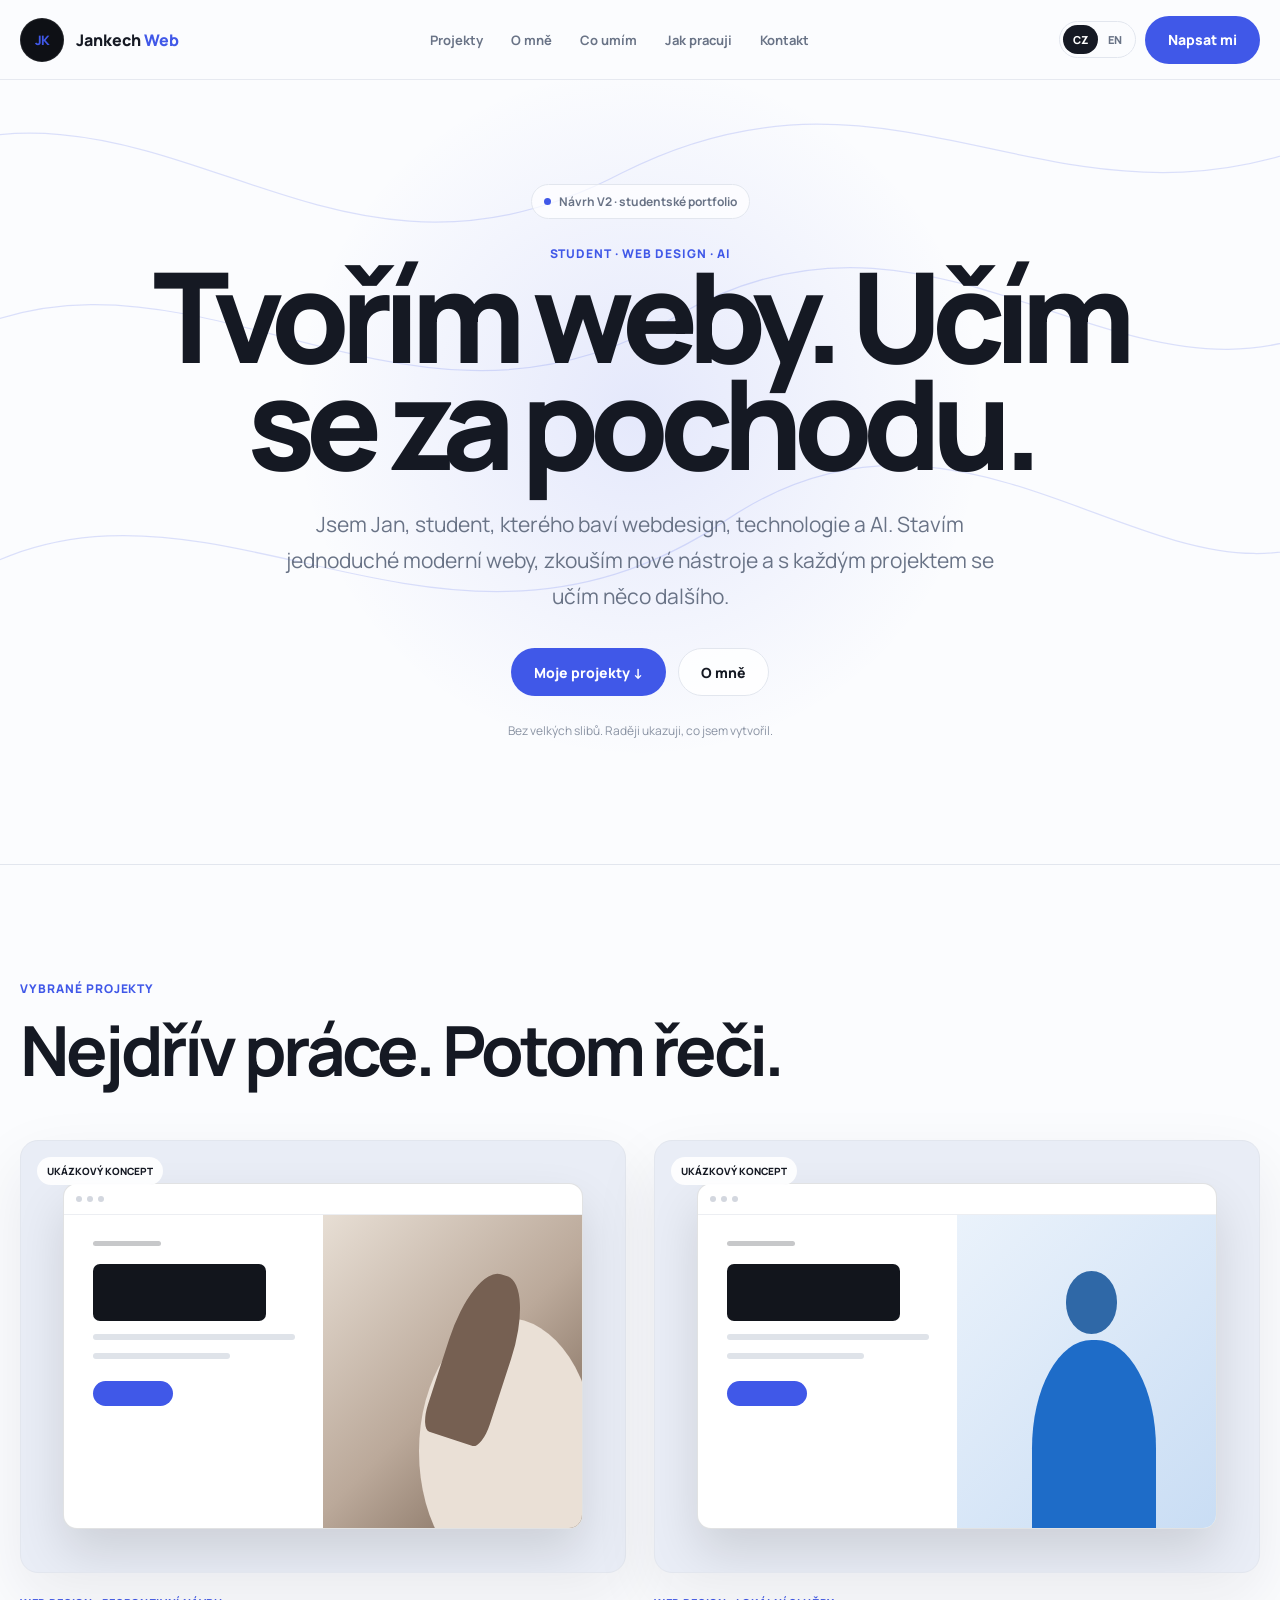
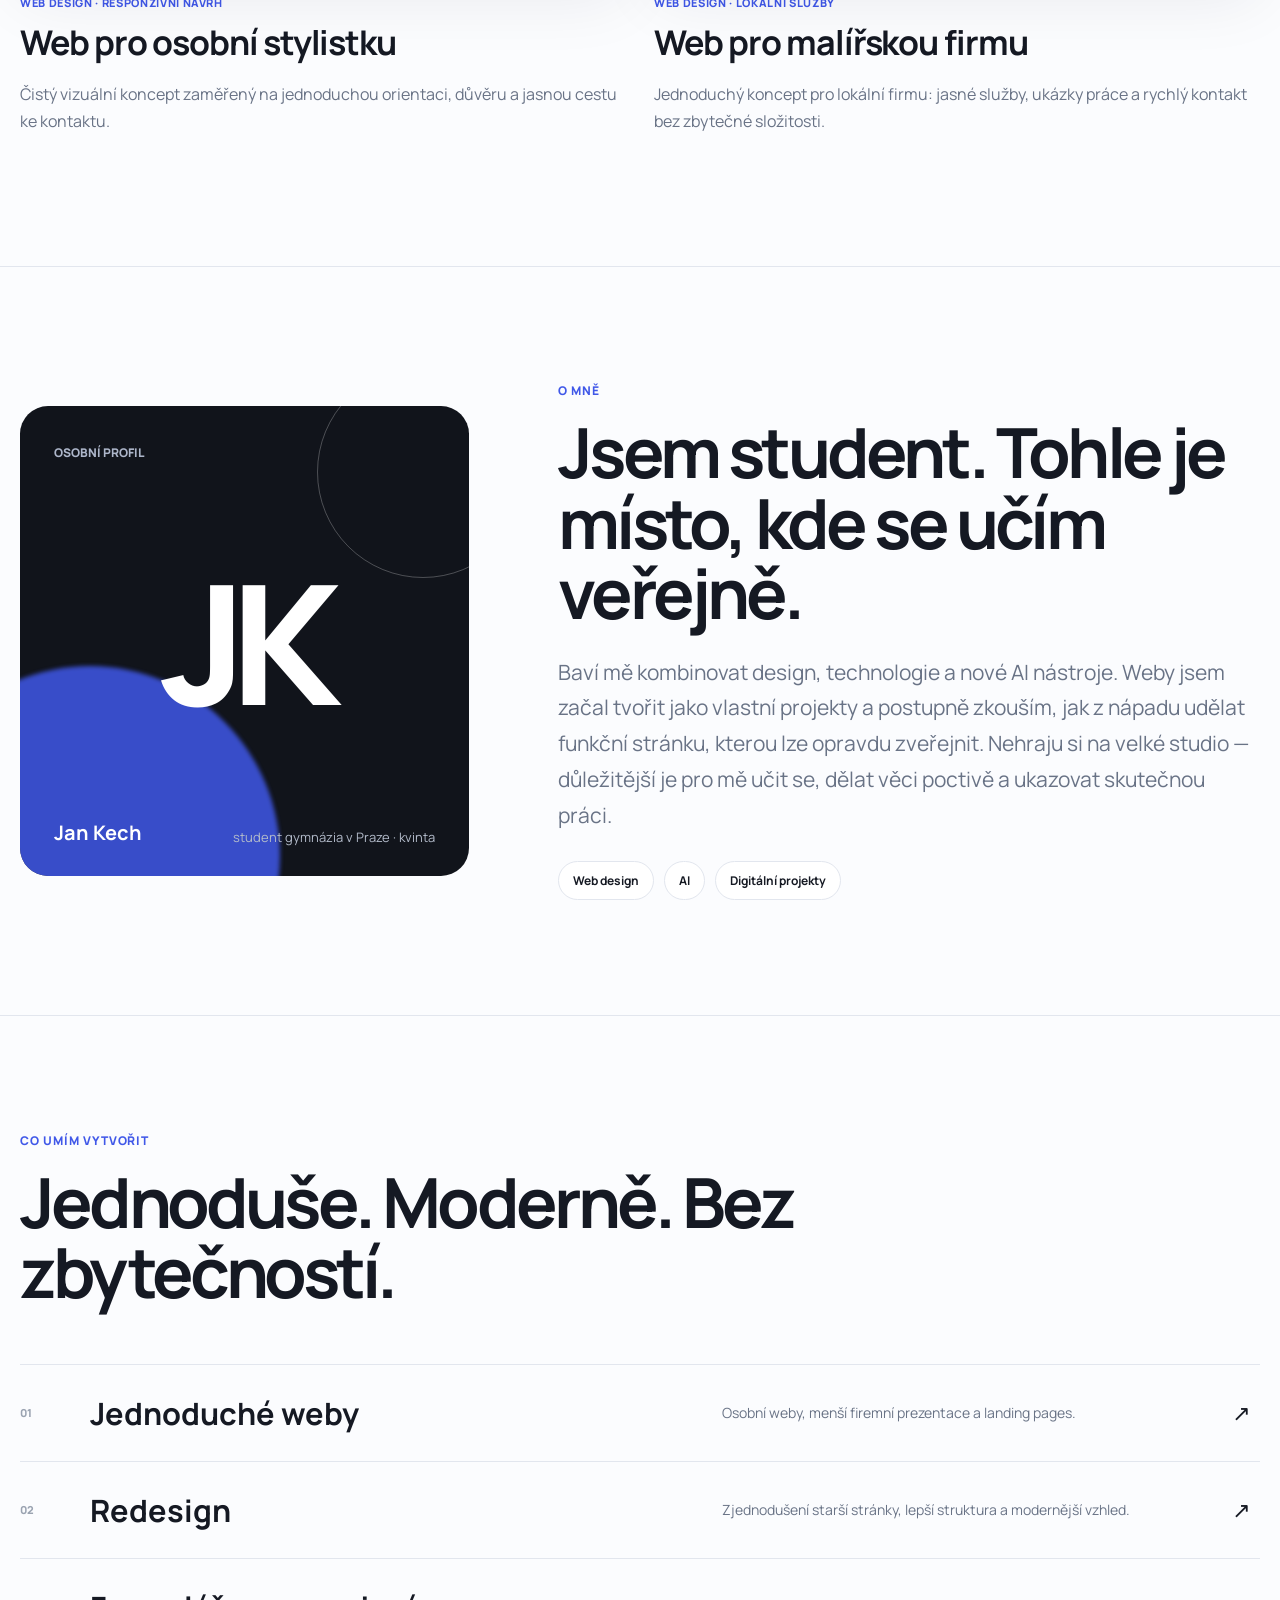
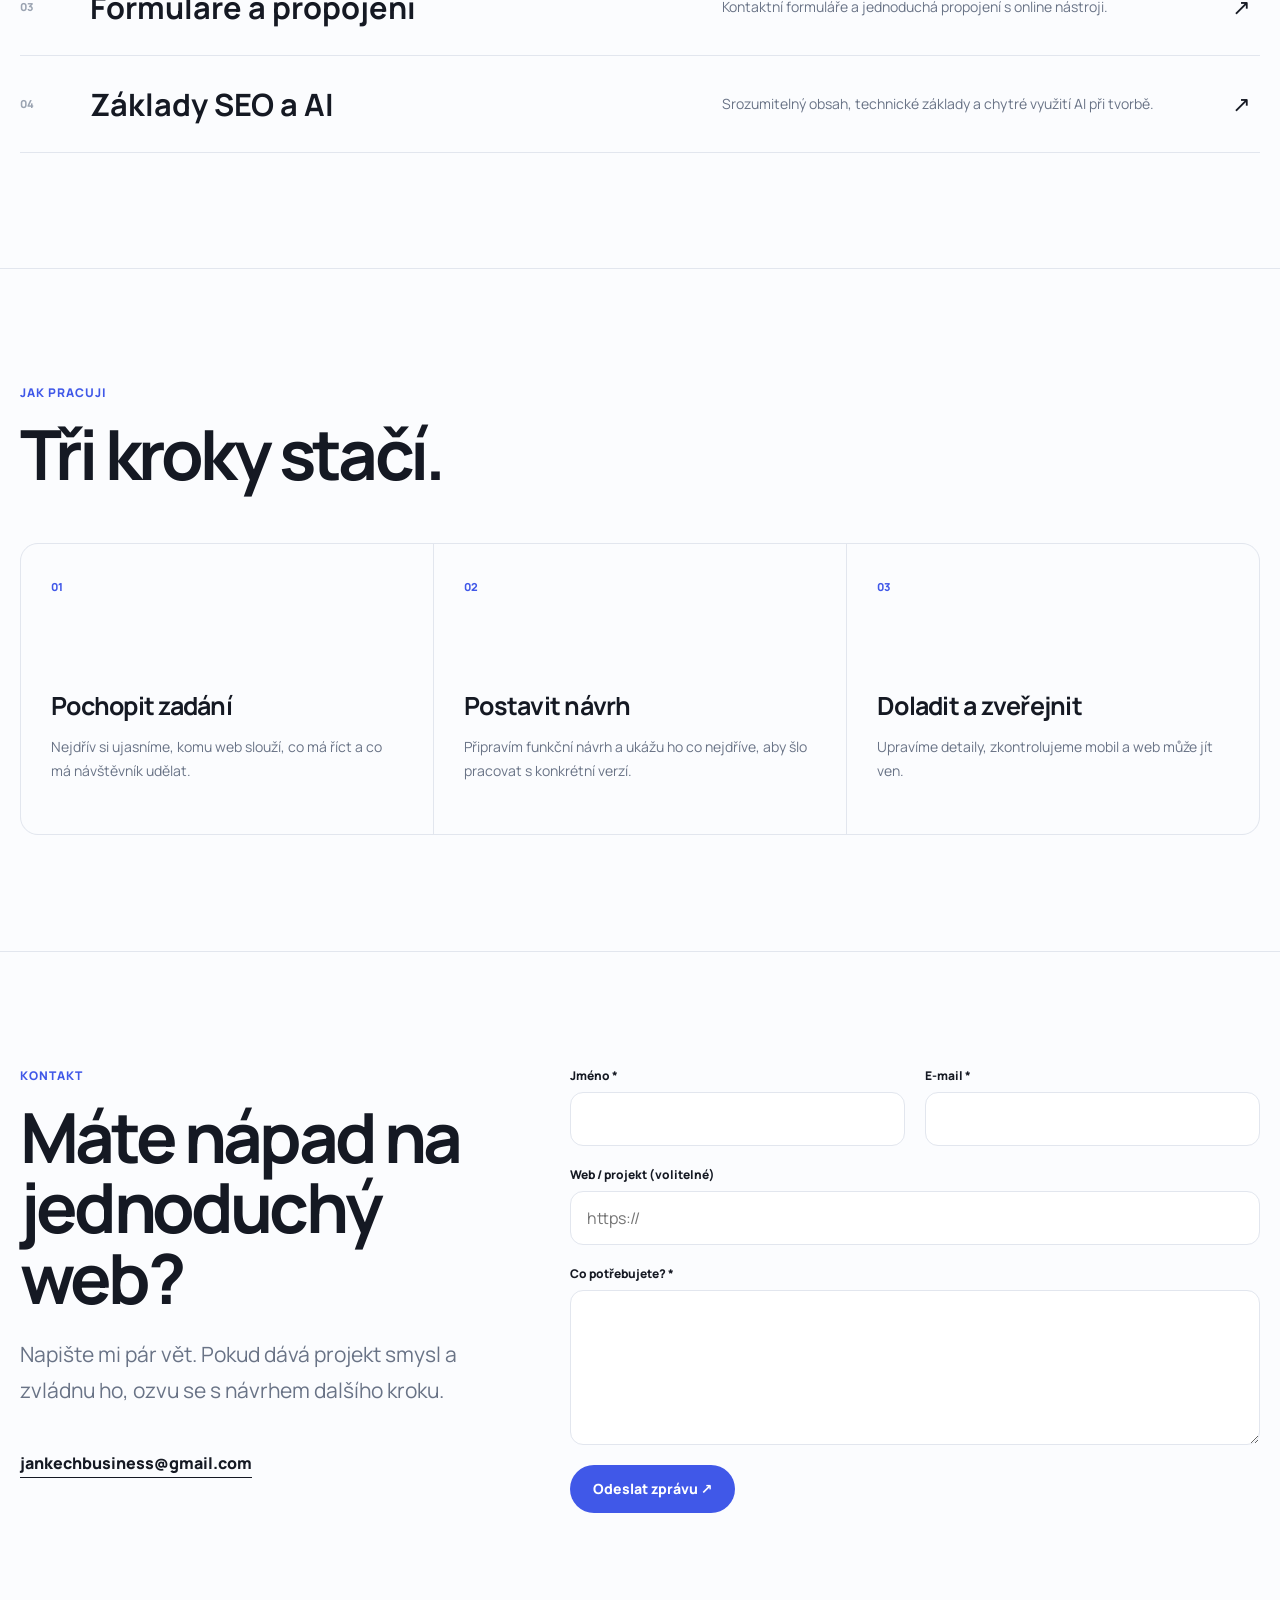
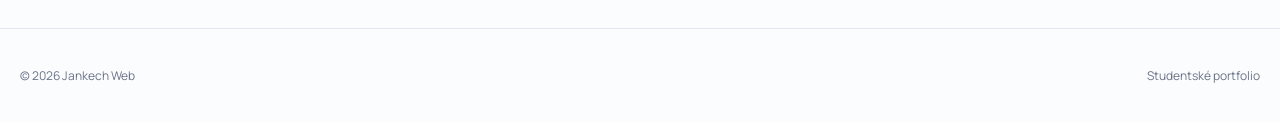
==== commit 21fddf1b: "Update index.html" ====
--- a/public/v2/index.html
+++ b/public/v2/index.html
@@ -3,9 +3,9 @@
 <head>
   <meta charset="utf-8" />
   <meta name="viewport" content="width=device-width, initial-scale=1" />
-  <meta name="description" content="Jan Kech — studentské portfolio web designu, AI a digitálních projektů." />
+  <meta name="description" content="Jankech Web — studentské portfolio web designu a digitálních projektů." />
   <meta name="theme-color" content="#f8f9fb" />
-  <title>Jan Kech — student & web designer</title>
+  <title>Jankech Web — student web designer</title>
   <link rel="preconnect" href="https://fonts.googleapis.com">
   <link rel="preconnect" href="https://fonts.gstatic.com" crossorigin>
   <link href="https://fonts.googleapis.com/css2?family=Manrope:wght@400;500;600;700;800&display=swap" rel="stylesheet">
@@ -302,9 +302,9 @@
 <body>
   <header class="site-header">
     <div class="container header-inner">
-      <a href="#top" class="brand" aria-label="Jan Kech — domů">
+      <a href="#top" class="brand" aria-label="Jankech Web — domů">
         <span class="brand-mark"><img src="/jankech-web-logo.png" alt="" onerror="this.style.display='none';this.nextElementSibling.style.display='block'" /><span class="brand-fallback">JK</span></span>
-        <span>Jan Kech <span>Web</span></span>
+        <span>Jankech <span>Web</span></span>
       </a>
       <nav aria-label="Hlavní navigace">
         <a href="#projects" data-cz="Projekty" data-en="Projects">Projekty</a>
@@ -395,7 +395,7 @@
         <div class="profile-card reveal" aria-label="Profil Jana Kecha">
           <span class="profile-label" data-cz="Osobní profil" data-en="Personal profile">Osobní profil</span>
           <div class="profile-initials">JK</div>
-          <div class="profile-bottom"><strong>Jan Kech</strong><span data-cz="student · webdesign · AI" data-en="student · web design · AI">student · webdesign · AI</span></div>
+          <div class="profile-bottom"><strong>Jan Kech</strong><span data-cz="student gymnázia v Praze · kvinta" data-en="grammar school student in Prague · year 5">student gymnázia v Praze · kvinta</span></div>
         </div>
         <div class="about-copy reveal">
           <p class="eyebrow" data-cz="O mně" data-en="About me">O mně</p>
@@ -405,8 +405,8 @@
           </p>
           <div class="pills">
             <span class="pill" data-cz="Web design" data-en="Web design">Web design</span>
-            <span class="pill">Lovable</span><span class="pill">GitHub</span><span class="pill">React</span>
-            <span class="pill" data-cz="AI nástroje" data-en="AI tools">AI nástroje</span>
+            <span class="pill" data-cz="AI" data-en="AI">AI</span>
+            <span class="pill" data-cz="Digitální projekty" data-en="Digital projects">Digitální projekty</span>
           </div>
         </div>
       </div>
@@ -433,24 +433,6 @@
           <article class="step reveal"><span class="step-no">01</span><h3 data-cz="Pochopit zadání" data-en="Understand the brief">Pochopit zadání</h3><p data-cz="Nejdřív si ujasníme, komu web slouží, co má říct a co má návštěvník udělat." data-en="First we clarify who the site is for, what it should say and what visitors should do.">Nejdřív si ujasníme, komu web slouží, co má říct a co má návštěvník udělat.</p></article>
           <article class="step reveal"><span class="step-no">02</span><h3 data-cz="Postavit návrh" data-en="Build the concept">Postavit návrh</h3><p data-cz="Připravím funkční návrh a ukážu ho co nejdříve, aby šlo pracovat s konkrétní verzí." data-en="I prepare a working concept early so we can react to something concrete.">Připravím funkční návrh a ukážu ho co nejdříve, aby šlo pracovat s konkrétní verzí.</p></article>
           <article class="step reveal"><span class="step-no">03</span><h3 data-cz="Doladit a zveřejnit" data-en="Refine & publish">Doladit a zveřejnit</h3><p data-cz="Upravíme detaily, zkontrolujeme mobil a web může jít ven." data-en="We refine the details, check mobile and the site can go live.">Upravíme detaily, zkontrolujeme mobil a web může jít ven.</p></article>
-        </div>
-      </div>
-    </section>
-
-    <section class="section">
-      <div class="container">
-        <div class="tools-panel reveal">
-          <div>
-            <p class="eyebrow" data-cz="Jaké nástroje používám" data-en="Tools I use">Jaké nástroje používám</p>
-            <h2 data-cz="AI pomáhá. Kód a GitHub zůstávají pod kontrolou." data-en="AI helps. Code and GitHub stay under control.">AI pomáhá. Kód a GitHub zůstávají pod kontrolou.</h2>
-            <p data-cz="Lovable používám pro rychlý návrh a iterace. GitHub drží historii projektu a GitHub Pages web publikuje. Postupně se učím víc pracovat přímo s HTML, CSS, Reactem a verzováním." data-en="I use Lovable for rapid concepts and iteration. GitHub keeps the project history and GitHub Pages publishes the site. I'm gradually learning to work more directly with HTML, CSS, React and version control.">Lovable používám pro rychlý návrh a iterace. GitHub drží historii projektu a GitHub Pages web publikuje. Postupně se učím víc pracovat přímo s HTML, CSS, Reactem a verzováním.</p>
-          </div>
-          <div class="tool-list">
-            <div class="tool"><strong>Lovable</strong><span data-cz="návrh a rychlé prototypování" data-en="design & rapid prototyping">návrh a rychlé prototypování</span></div>
-            <div class="tool"><strong>GitHub</strong><span data-cz="verze a historie kódu" data-en="version control & history">verze a historie kódu</span></div>
-            <div class="tool"><strong>GitHub Pages</strong><span data-cz="statický hosting" data-en="static hosting">statický hosting</span></div>
-            <div class="tool"><strong>React / HTML / CSS</strong><span data-cz="frontend a další učení" data-en="front-end & learning">frontend a další učení</span></div>
-          </div>
         </div>
       </div>
     </section>
@@ -481,8 +463,8 @@
 
   <footer>
     <div class="container footer-inner">
-      <span>© 2026 Jan Kech</span>
-      <span data-cz="Studentské portfolio · Lovable + GitHub Pages" data-en="Student portfolio · Lovable + GitHub Pages">Studentské portfolio · Lovable + GitHub Pages</span>
+      <span>© 2026 Jankech Web</span>
+      <span data-cz="Studentské portfolio" data-en="Student portfolio">Studentské portfolio</span>
     </div>
   </footer>
 
@@ -498,7 +480,7 @@
         el.textContent = el.dataset[next];
       });
       languageButtons.forEach(btn => btn.classList.toggle('active', btn.dataset.lang === next));
-      document.title = next === 'cz' ? 'Jan Kech — student & web designer' : 'Jan Kech — student & web designer';
+      document.title = next === 'cz' ? 'Jankech Web — student web designer' : 'Jankech Web — student web designer';
     }
     languageButtons.forEach(btn => btn.addEventListener('click', () => setLanguage(btn.dataset.lang)));
 
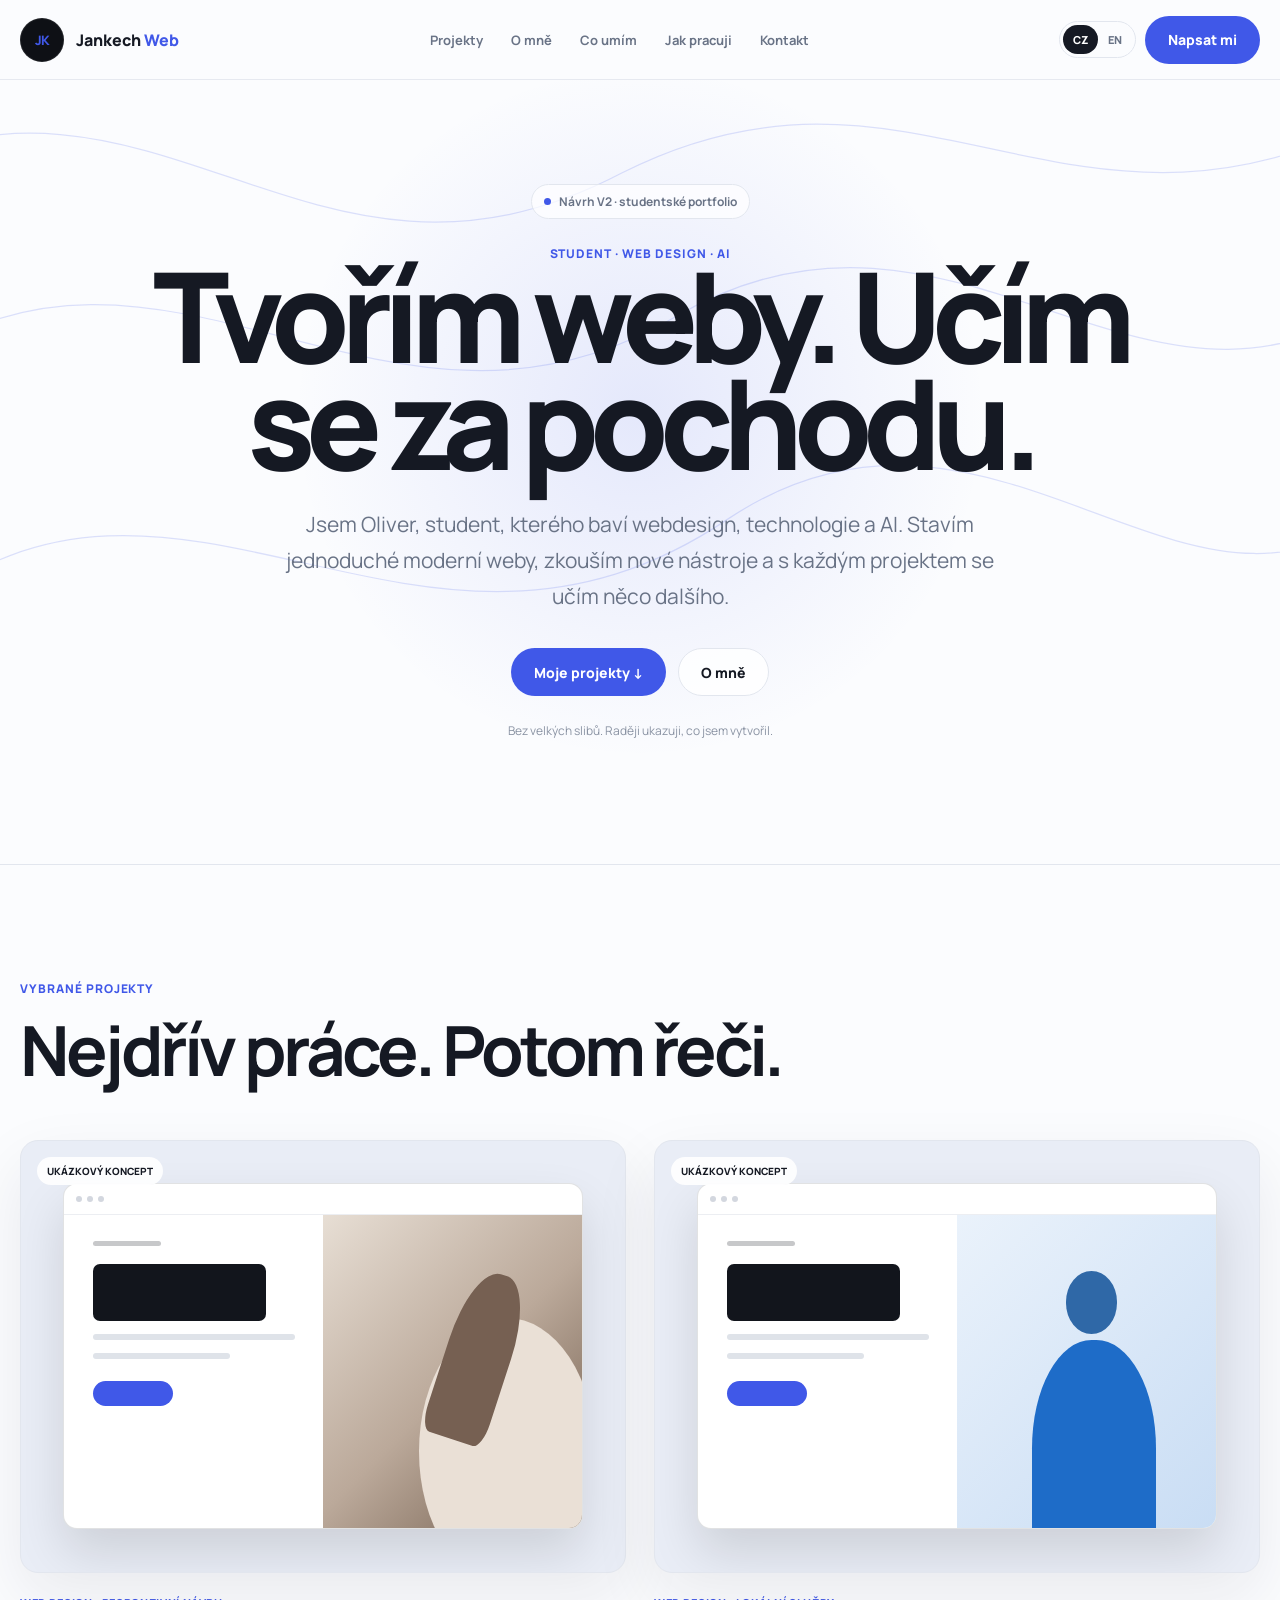
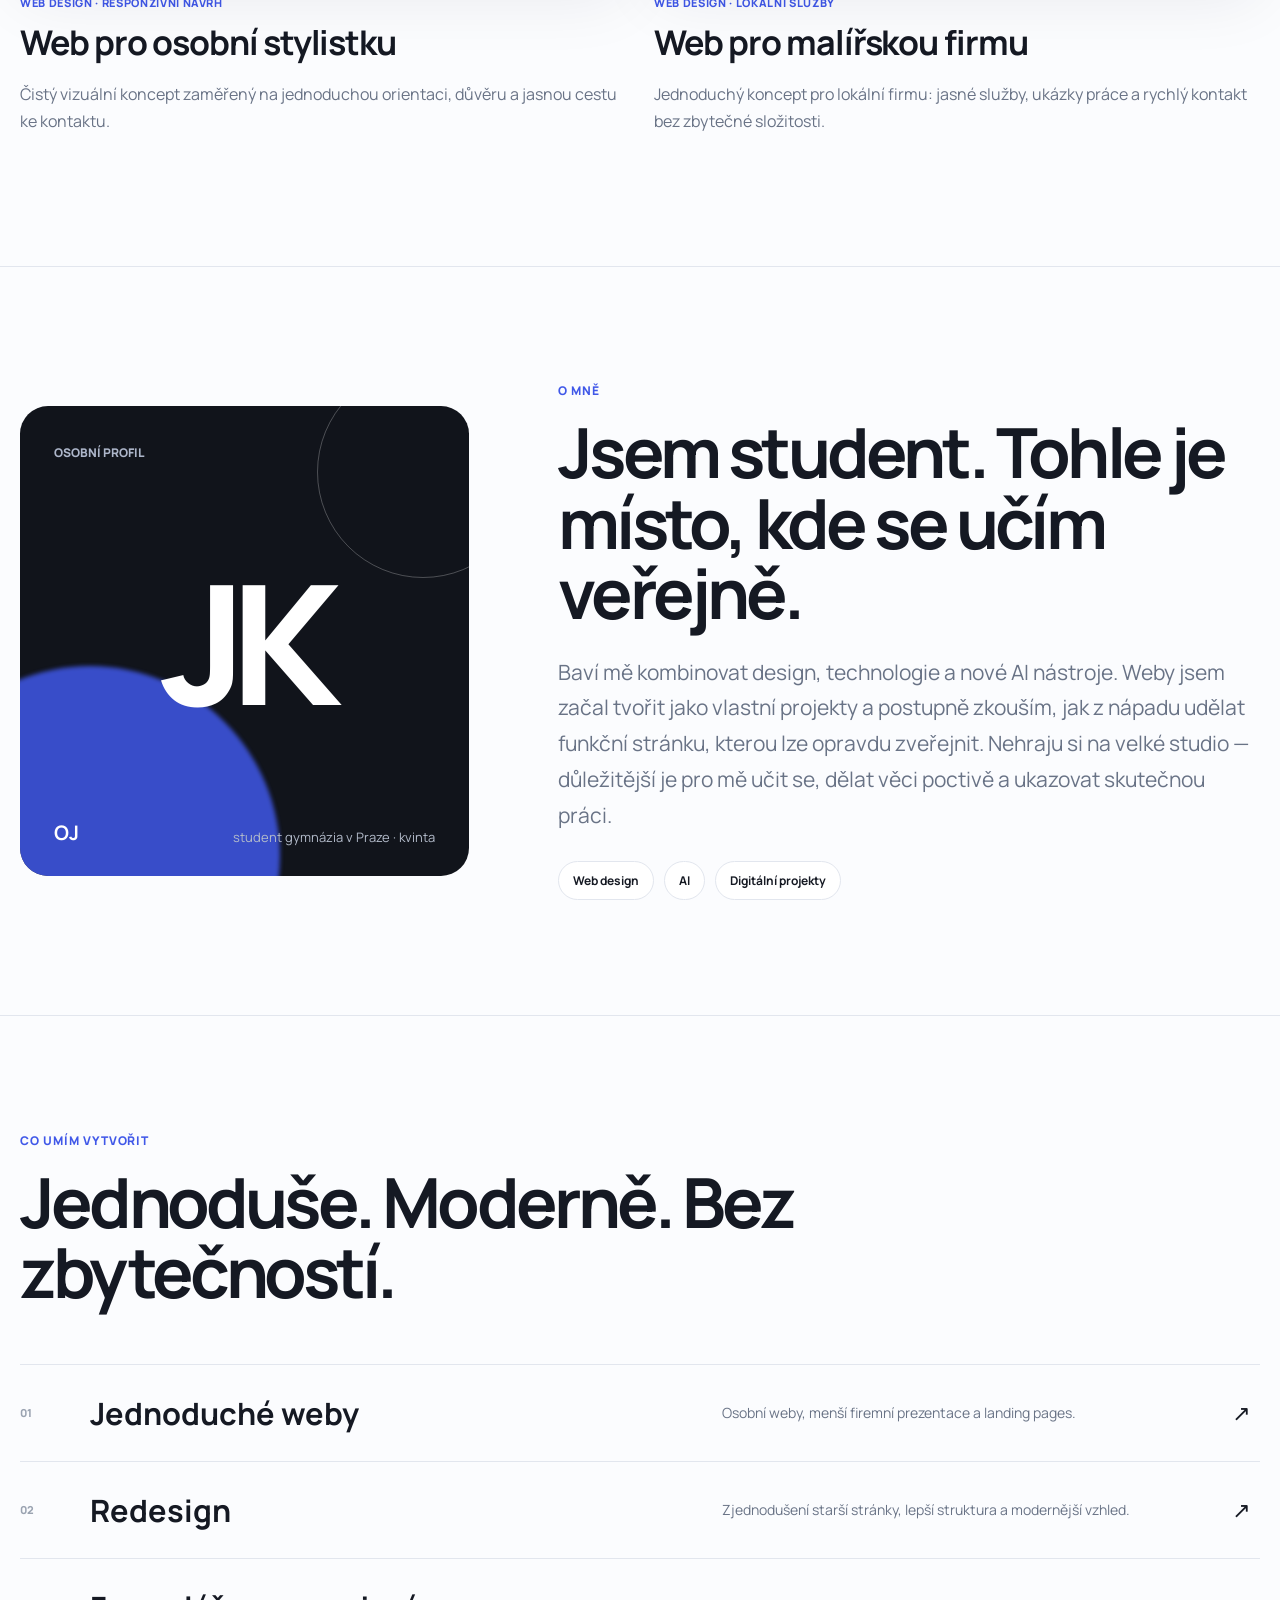
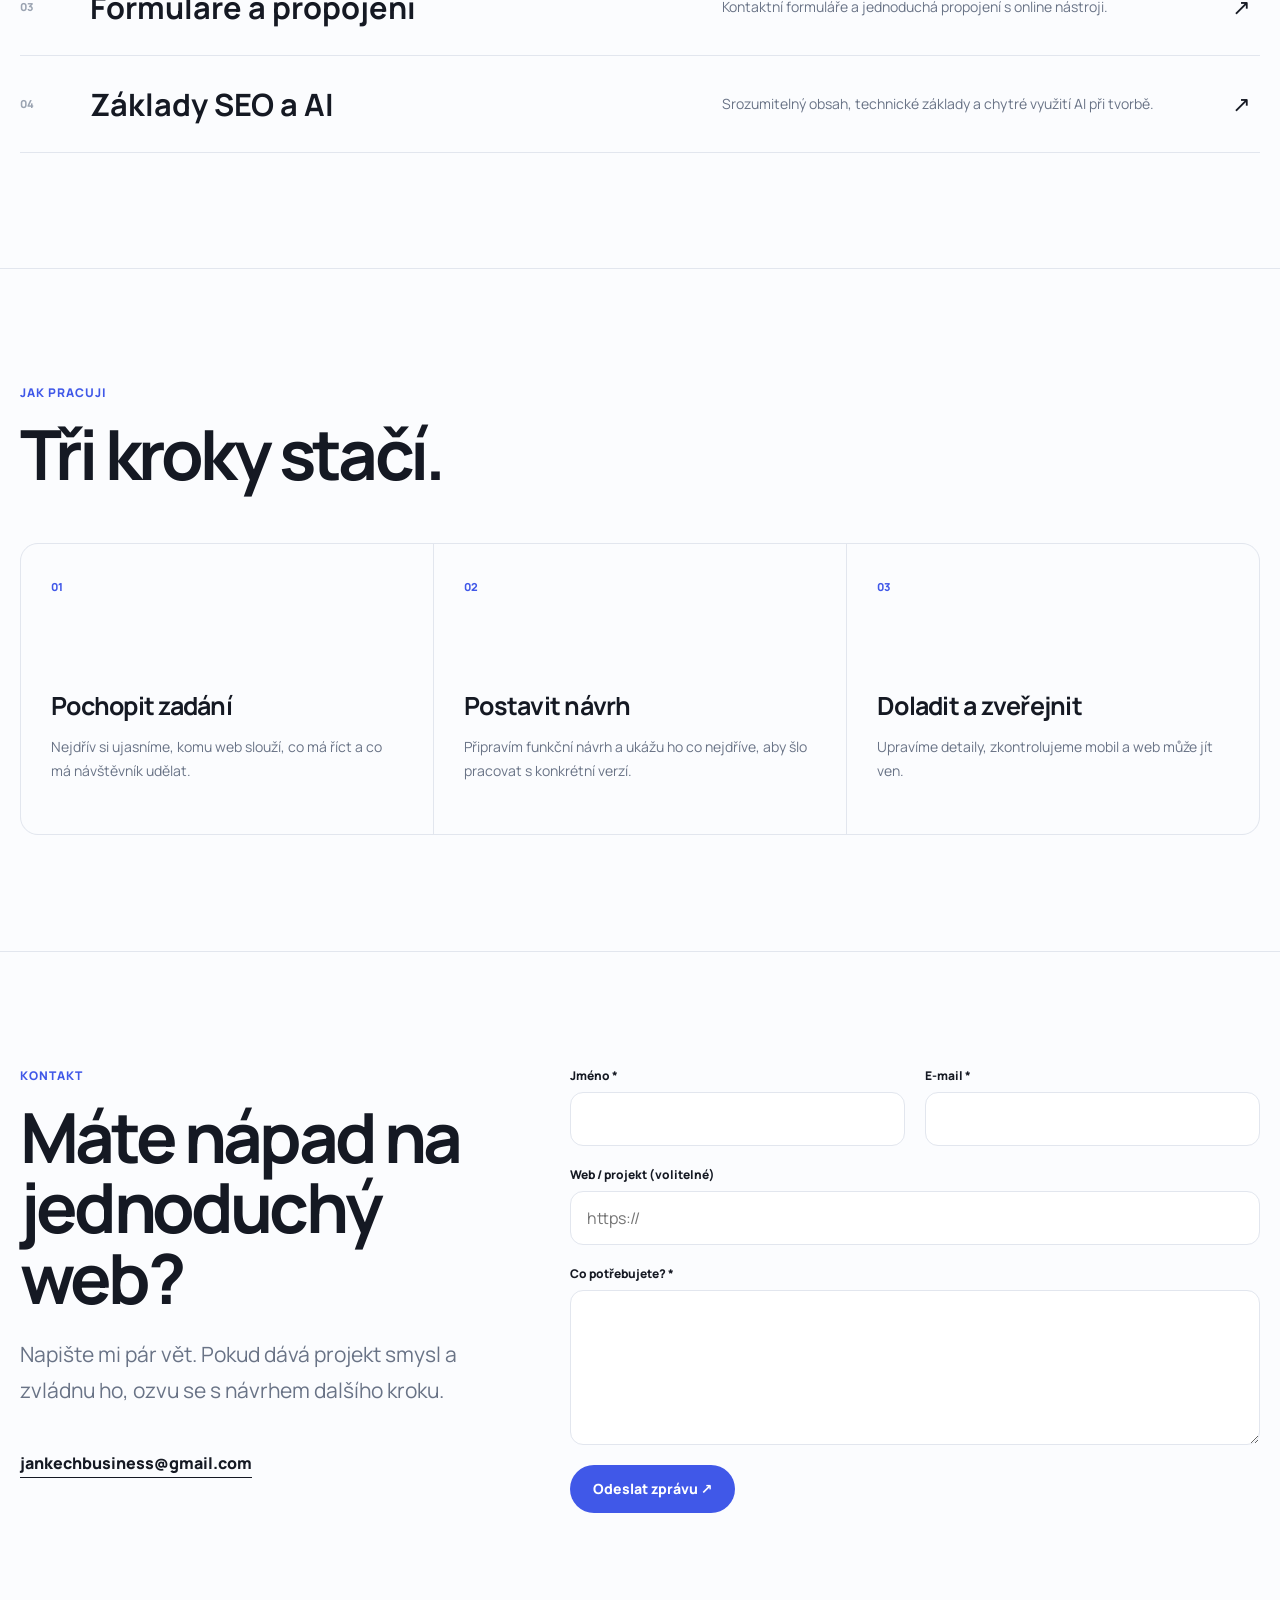
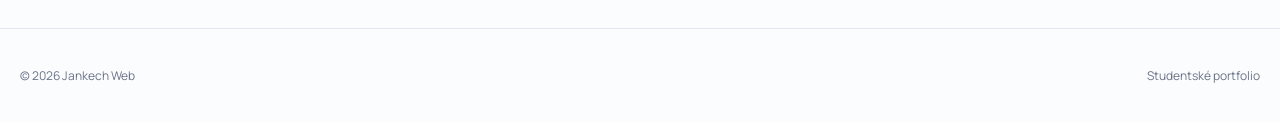
==== commit fac8160b: "Update index.html" ====
--- a/public/v2/index.html
+++ b/public/v2/index.html
@@ -336,8 +336,8 @@
         <div class="preview-badge" data-cz="Návrh V2 · studentské portfolio" data-en="V2 concept · student portfolio">Návrh V2 · studentské portfolio</div>
         <p class="eyebrow" data-cz="Student · web design · AI" data-en="Student · web design · AI">Student · web design · AI</p>
         <h1 data-cz="Tvořím weby. Učím se za pochodu." data-en="I build websites. I learn by doing.">Tvořím weby. Učím se za pochodu.</h1>
-        <p class="lead" data-cz="Jsem Jan, student, kterého baví webdesign, technologie a AI. Stavím jednoduché moderní weby, zkouším nové nástroje a s každým projektem se učím něco dalšího." data-en="I'm Jan, a student interested in web design, technology and AI. I build simple modern websites, experiment with new tools, and learn something new with every project.">
-          Jsem Jan, student, kterého baví webdesign, technologie a AI. Stavím jednoduché moderní weby, zkouším nové nástroje a s každým projektem se učím něco dalšího.
+        <p class="lead" data-cz="Jsem Oliver, student, kterého baví webdesign, technologie a AI. Stavím jednoduché moderní weby, zkouším nové nástroje a s každým projektem se učím něco dalšího." data-en="I'm Jan, a student interested in web design, technology and AI. I build simple modern websites, experiment with new tools, and learn something new with every project.">
+          Jsem Oliver, student, kterého baví webdesign, technologie a AI. Stavím jednoduché moderní weby, zkouším nové nástroje a s každým projektem se učím něco dalšího.
         </p>
         <div class="hero-actions">
           <a class="button button-primary" href="#projects" data-cz="Moje projekty ↓" data-en="My projects ↓">Moje projekty ↓</a>
@@ -392,10 +392,10 @@
 
     <section id="about" class="section">
       <div class="container about-grid">
-        <div class="profile-card reveal" aria-label="Profil Jana Kecha">
+        <div class="profile-card reveal" aria-label="Profil OJ">
           <span class="profile-label" data-cz="Osobní profil" data-en="Personal profile">Osobní profil</span>
           <div class="profile-initials">JK</div>
-          <div class="profile-bottom"><strong>Jan Kech</strong><span data-cz="student gymnázia v Praze · kvinta" data-en="grammar school student in Prague · year 5">student gymnázia v Praze · kvinta</span></div>
+          <div class="profile-bottom"><strong>OJ</strong><span data-cz="student gymnázia v Praze · kvinta" data-en="grammar school student in Prague · year 5">student gymnázia v Praze · kvinta</span></div>
         </div>
         <div class="about-copy reveal">
           <p class="eyebrow" data-cz="O mně" data-en="About me">O mně</p>
